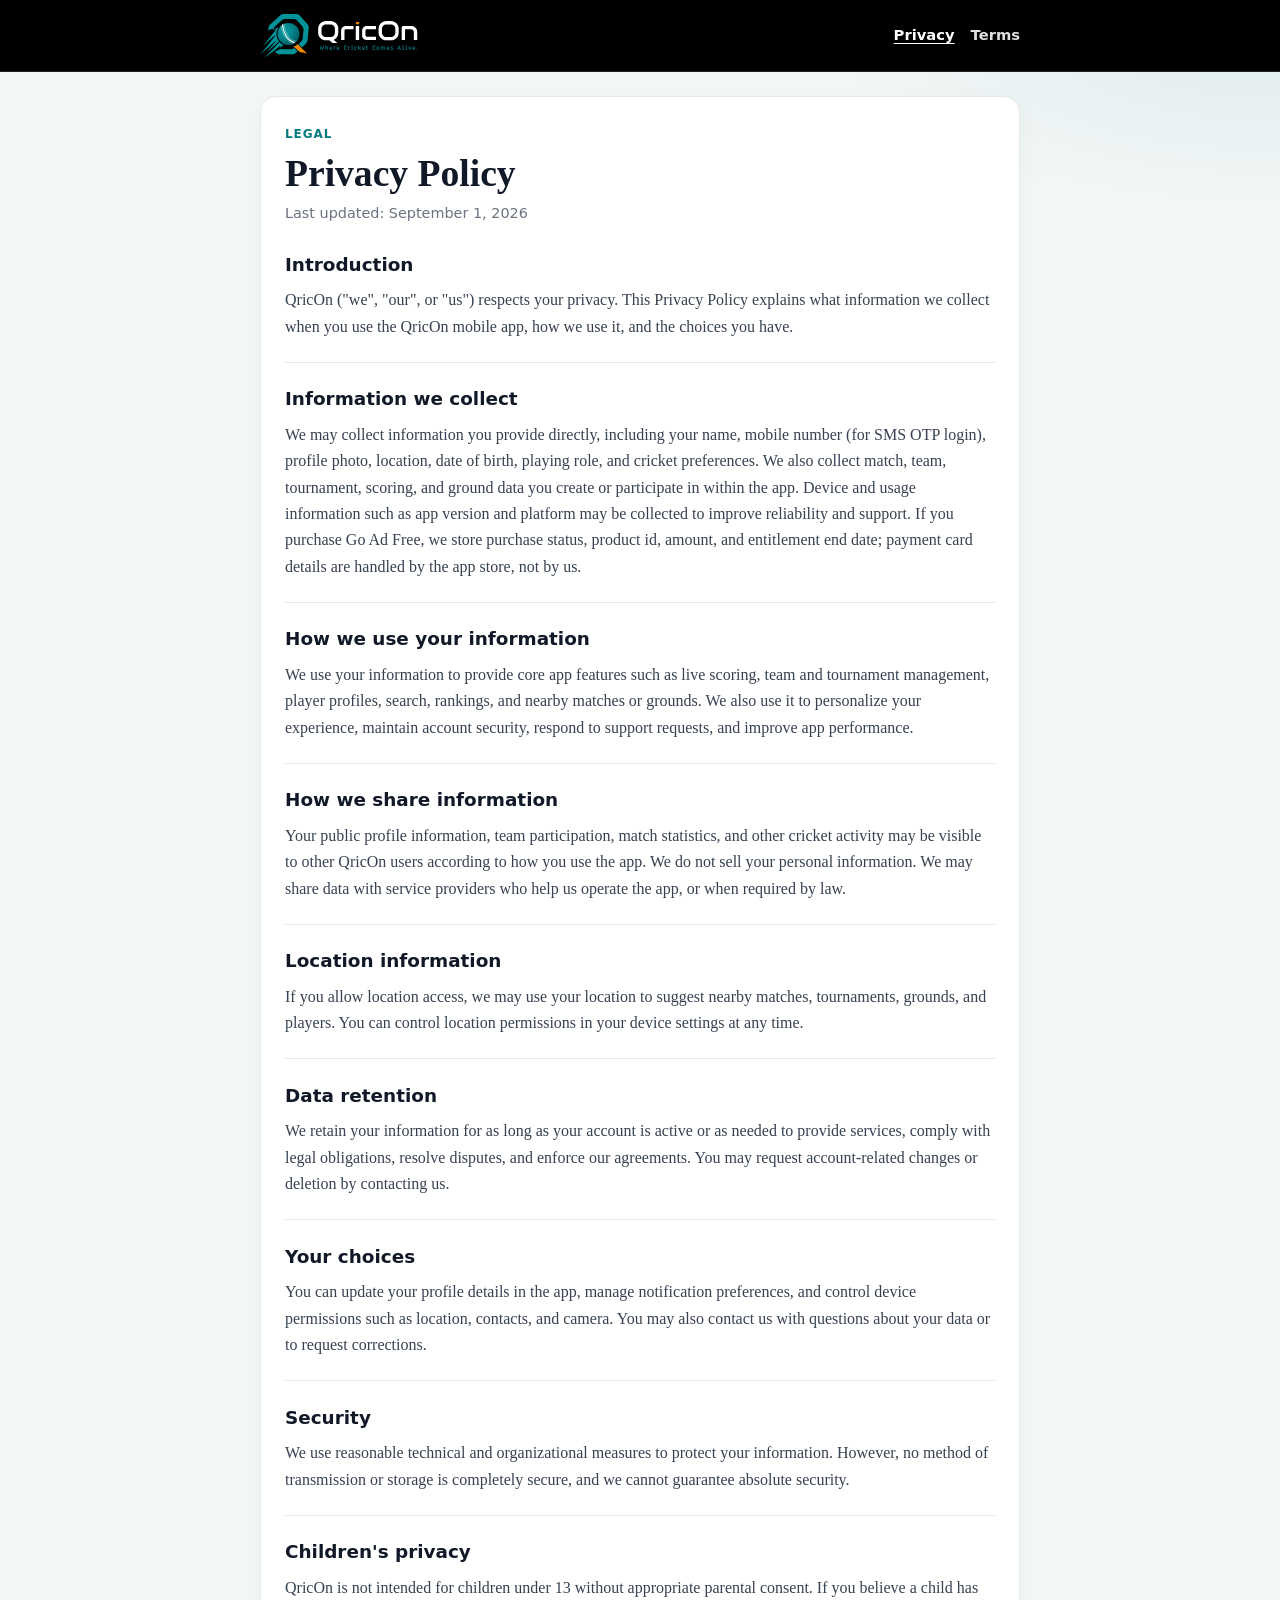
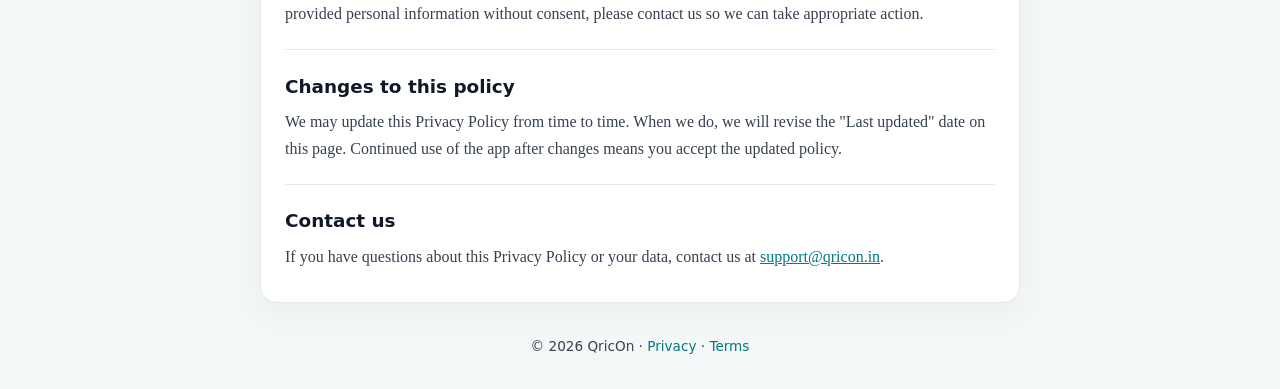
==== privacy.html @ 7b41e355 "privacy and terms pages" ====
<!DOCTYPE html>
<html lang="en">
  <head>
    <meta charset="utf-8" />
    <meta name="viewport" content="width=device-width, initial-scale=1" />
    <title>Privacy Policy · QricOn</title>
    <meta
      name="description"
      content="Privacy Policy for the QricOn cricket scoring and tournament app."
    />
    <link rel="stylesheet" href="styles.css" />
  </head>
  <body>
    <header class="top">
      <div class="wrap">
        <a class="brand" href="index.html" aria-label="QricOn home">
          <img class="brand-logo" src="logo.svg" alt="QricOn — Where Cricket Comes Alive" />
        </a>
        <nav>
          <a href="privacy.html" aria-current="page">Privacy</a>
          <a href="terms.html">Terms</a>
        </nav>
      </div>
    </header>

    <main class="wrap doc">
      <p class="eyebrow">Legal</p>
      <h1>Privacy Policy</h1>
      <p class="meta">Last updated: September 1, 2026</p>

      <section>
        <h2>Introduction</h2>
        <p>
          QricOn ("we", "our", or "us") respects your privacy. This Privacy Policy
          explains what information we collect when you use the QricOn mobile app,
          how we use it, and the choices you have.
        </p>
      </section>

      <section>
        <h2>Information we collect</h2>
        <p>
          We may collect information you provide directly, including your name,
          mobile number (for SMS OTP login), profile photo, location, date of birth,
          playing role, and cricket preferences. We also collect match, team,
          tournament, scoring, and ground data you create or participate in within
          the app. Device and usage information such as app version and platform may
          be collected to improve reliability and support. If you purchase Go Ad Free,
          we store purchase status, product id, amount, and entitlement end date;
          payment card details are handled by the app store, not by us.
        </p>
      </section>

      <section>
        <h2>How we use your information</h2>
        <p>
          We use your information to provide core app features such as live scoring,
          team and tournament management, player profiles, search, rankings, and
          nearby matches or grounds. We also use it to personalize your experience,
          maintain account security, respond to support requests, and improve app
          performance.
        </p>
      </section>

      <section>
        <h2>How we share information</h2>
        <p>
          Your public profile information, team participation, match statistics, and
          other cricket activity may be visible to other QricOn users according to
          how you use the app. We do not sell your personal information. We may share
          data with service providers who help us operate the app, or when required
          by law.
        </p>
      </section>

      <section>
        <h2>Location information</h2>
        <p>
          If you allow location access, we may use your location to suggest nearby
          matches, tournaments, grounds, and players. You can control location
          permissions in your device settings at any time.
        </p>
      </section>

      <section>
        <h2>Data retention</h2>
        <p>
          We retain your information for as long as your account is active or as
          needed to provide services, comply with legal obligations, resolve
          disputes, and enforce our agreements. You may request account-related
          changes or deletion by contacting us.
        </p>
      </section>

      <section>
        <h2>Your choices</h2>
        <p>
          You can update your profile details in the app, manage notification
          preferences, and control device permissions such as location, contacts, and
          camera. You may also contact us with questions about your data or to
          request corrections.
        </p>
      </section>

      <section>
        <h2>Security</h2>
        <p>
          We use reasonable technical and organizational measures to protect your
          information. However, no method of transmission or storage is completely
          secure, and we cannot guarantee absolute security.
        </p>
      </section>

      <section>
        <h2>Children's privacy</h2>
        <p>
          QricOn is not intended for children under 13 without appropriate parental
          consent. If you believe a child has provided personal information without
          consent, please contact us so we can take appropriate action.
        </p>
      </section>

      <section>
        <h2>Changes to this policy</h2>
        <p>
          We may update this Privacy Policy from time to time. When we do, we will
          revise the "Last updated" date on this page. Continued use of the app after
          changes means you accept the updated policy.
        </p>
      </section>

      <section>
        <h2>Contact us</h2>
        <p>
          If you have questions about this Privacy Policy or your data, contact us at
          <a href="mailto:support@qricon.in">support@qricon.in</a>.
        </p>
      </section>
    </main>

    <footer class="wrap footer">
      <p>© 2026 QricOn · <a href="privacy.html">Privacy</a> · <a href="terms.html">Terms</a></p>
    </footer>
  </body>
</html>
---- styles.css ----
:root {
  --bg: #f4f7f7;
  --surface: #ffffff;
  --ink: #111827;
  --muted: #6b7280;
  --line: #e5e7eb;
  --brand: #02929a;
  --brand-dark: #027a80;
}

* {
  box-sizing: border-box;
}

body {
  margin: 0;
  font-family: Georgia, "Times New Roman", serif;
  color: var(--ink);
  background:
    radial-gradient(1200px 500px at 10% -10%, rgba(4, 168, 176, 0.12), transparent 60%),
    radial-gradient(900px 400px at 100% 0%, rgba(2, 122, 128, 0.1), transparent 55%),
    var(--bg);
  line-height: 1.65;
}

.wrap {
  width: min(760px, calc(100% - 2rem));
  margin: 0 auto;
}

.top {
  background: #000;
  color: #fff;
  padding: 0.85rem 0;
  border-bottom: 1px solid #1f1f1f;
}

.top .wrap {
  display: flex;
  align-items: center;
  justify-content: space-between;
  gap: 1rem;
}

.brand {
  display: inline-flex;
  align-items: center;
  text-decoration: none;
  line-height: 0;
}

.brand-logo {
  display: block;
  height: 44px;
  width: auto;
  max-width: min(240px, 58vw);
  object-fit: contain;
}

nav {
  display: flex;
  gap: 1rem;
  font-family: system-ui, -apple-system, sans-serif;
  font-size: 0.92rem;
  font-weight: 600;
}

nav a {
  color: rgba(255, 255, 255, 0.88);
  text-decoration: none;
}

nav a[aria-current="page"],
nav a:hover {
  color: #fff;
  text-decoration: underline;
  text-underline-offset: 3px;
}

.doc {
  background: var(--surface);
  margin-top: 1.5rem;
  margin-bottom: 2rem;
  padding: 1.75rem 1.5rem 2rem;
  border-radius: 16px;
  border: 1px solid var(--line);
  box-shadow: 0 10px 30px rgba(17, 24, 39, 0.04);
}

.eyebrow {
  margin: 0 0 0.35rem;
  font-family: system-ui, -apple-system, sans-serif;
  font-size: 0.75rem;
  font-weight: 700;
  letter-spacing: 0.08em;
  text-transform: uppercase;
  color: var(--brand-dark);
}

h1 {
  margin: 0 0 0.4rem;
  font-size: clamp(1.8rem, 4vw, 2.35rem);
  line-height: 1.2;
}

.meta {
  margin: 0 0 1.5rem;
  font-family: system-ui, -apple-system, sans-serif;
  font-size: 0.9rem;
  color: var(--muted);
}

section + section {
  margin-top: 1.35rem;
  padding-top: 1.35rem;
  border-top: 1px solid var(--line);
}

h2 {
  margin: 0 0 0.45rem;
  font-size: 1.15rem;
  font-family: system-ui, -apple-system, sans-serif;
}

p {
  margin: 0;
  color: #374151;
}

a {
  color: var(--brand-dark);
}

.footer {
  padding-bottom: 2rem;
  text-align: center;
  font-family: system-ui, -apple-system, sans-serif;
  font-size: 0.85rem;
  color: var(--muted);
}

.footer a {
  color: var(--brand-dark);
  text-decoration: none;
}

.footer a:hover {
  text-decoration: underline;
}

.home {
  text-align: left;
}

.home h1 {
  margin-bottom: 0.75rem;
}

.home p {
  margin-bottom: 1.25rem;
}

.links {
  display: flex;
  flex-wrap: wrap;
  gap: 0.75rem;
}

.links a {
  display: inline-block;
  font-family: system-ui, -apple-system, sans-serif;
  font-weight: 700;
  text-decoration: none;
  background: var(--brand);
  color: #fff;
  padding: 0.7rem 1rem;
  border-radius: 10px;
}

.links a.secondary {
  background: #fff;
  color: var(--brand-dark);
  border: 1px solid var(--line);
}
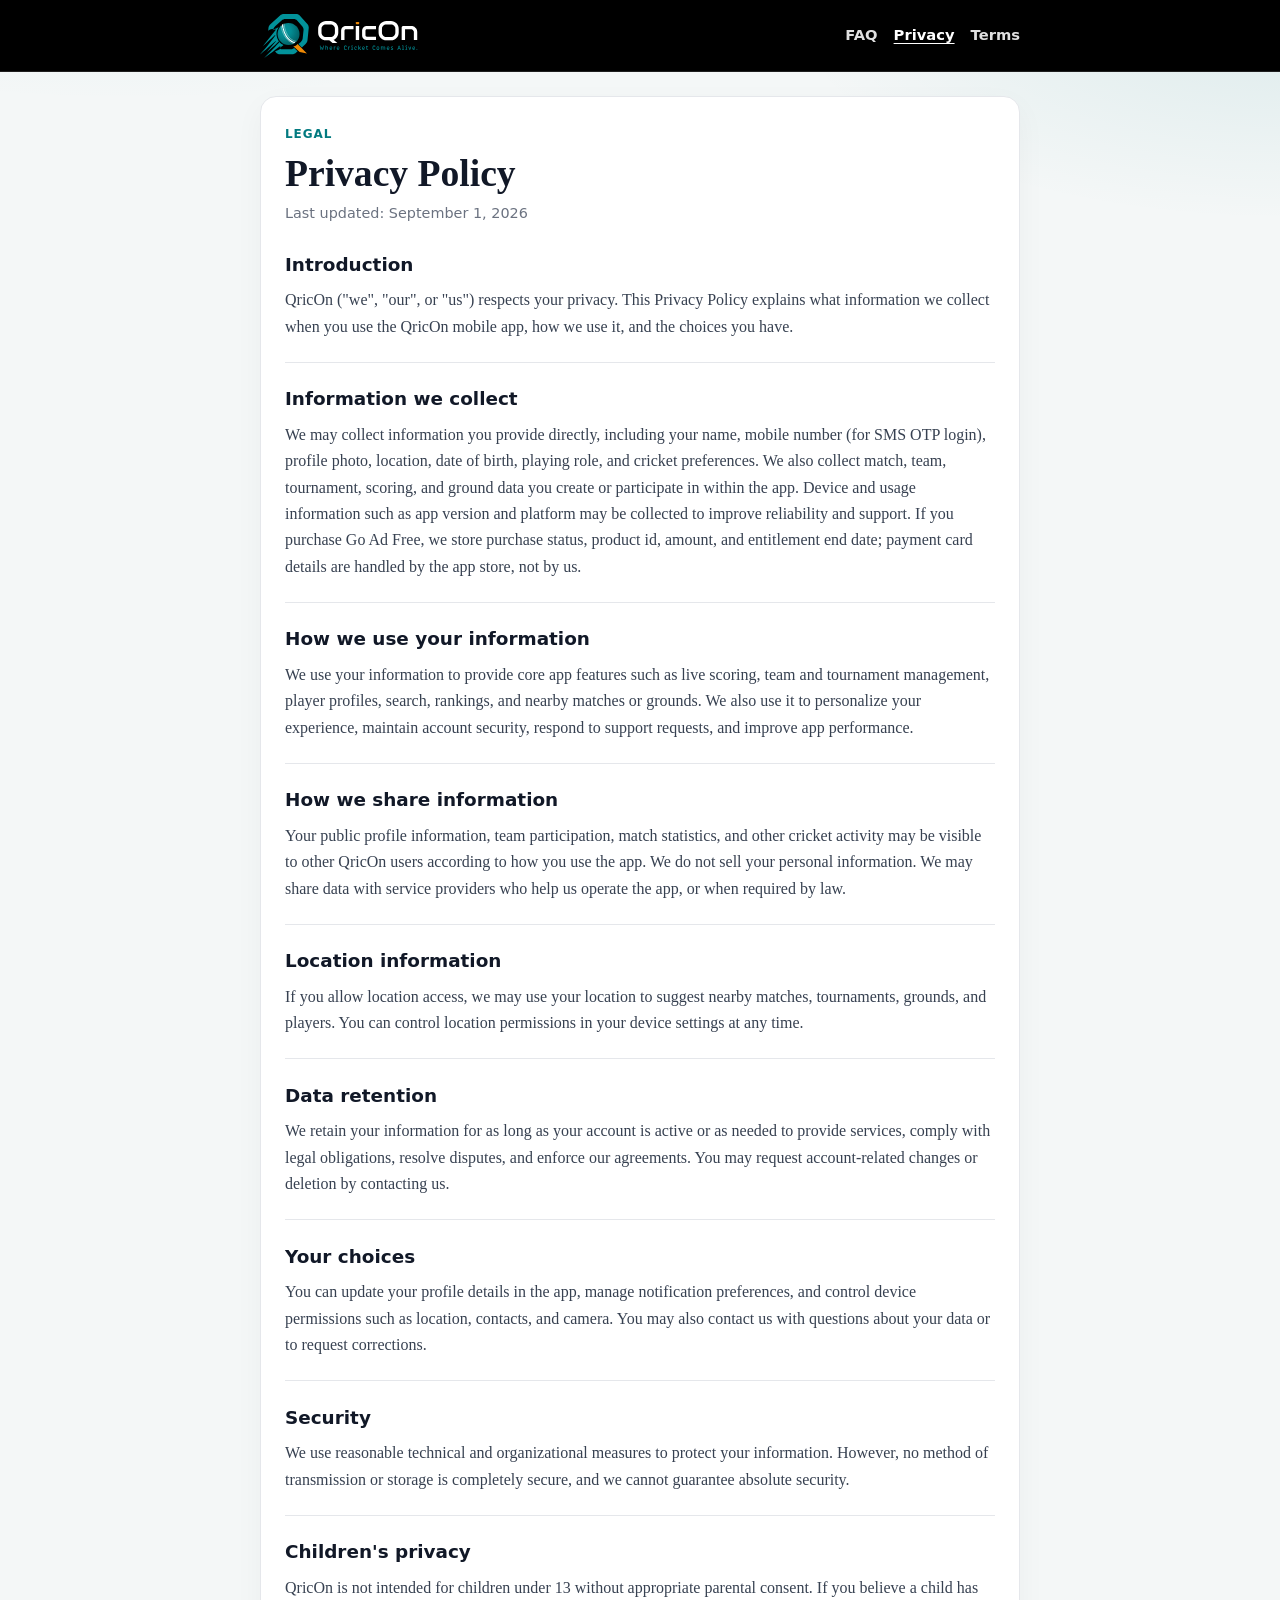
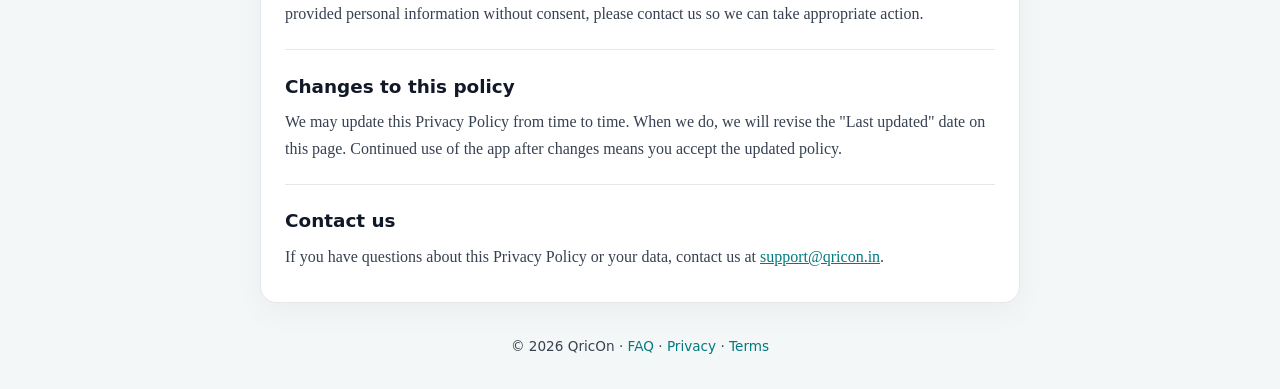
==== commit a4a80421: "added faq page" ====
--- a/privacy.html
+++ b/privacy.html
@@ -17,6 +17,7 @@
           <img class="brand-logo" src="logo.svg" alt="QricOn — Where Cricket Comes Alive" />
         </a>
         <nav>
+          <a href="faq.html">FAQ</a>
           <a href="privacy.html" aria-current="page">Privacy</a>
           <a href="terms.html">Terms</a>
         </nav>
@@ -139,7 +140,7 @@
     </main>
 
     <footer class="wrap footer">
-      <p>© 2026 QricOn · <a href="privacy.html">Privacy</a> · <a href="terms.html">Terms</a></p>
+      <p>© 2026 QricOn · <a href="faq.html">FAQ</a> · <a href="privacy.html">Privacy</a> · <a href="terms.html">Terms</a></p>
     </footer>
   </body>
 </html>
--- a/styles.css
+++ b/styles.css
@@ -182,3 +182,52 @@
   color: var(--brand-dark);
   border: 1px solid var(--line);
 }
+
+.faq-section h2 {
+  margin-bottom: 0.75rem;
+}
+
+.faq-item {
+  border: 1px solid var(--line);
+  border-radius: 12px;
+  background: #fafafa;
+  padding: 0;
+  margin: 0 0 0.55rem;
+  overflow: hidden;
+}
+
+.faq-item summary {
+  list-style: none;
+  cursor: pointer;
+  padding: 0.85rem 1rem;
+  font-family: system-ui, -apple-system, sans-serif;
+  font-size: 0.98rem;
+  font-weight: 700;
+  color: var(--ink);
+}
+
+.faq-item summary::-webkit-details-marker {
+  display: none;
+}
+
+.faq-item summary::after {
+  content: "+";
+  float: right;
+  color: var(--muted);
+  font-weight: 600;
+}
+
+.faq-item[open] summary::after {
+  content: "–";
+}
+
+.faq-item[open] summary {
+  border-bottom: 1px solid var(--line);
+  background: #fff;
+}
+
+.faq-item p {
+  padding: 0.85rem 1rem 1rem;
+  font-size: 0.98rem;
+  background: #fff;
+}
